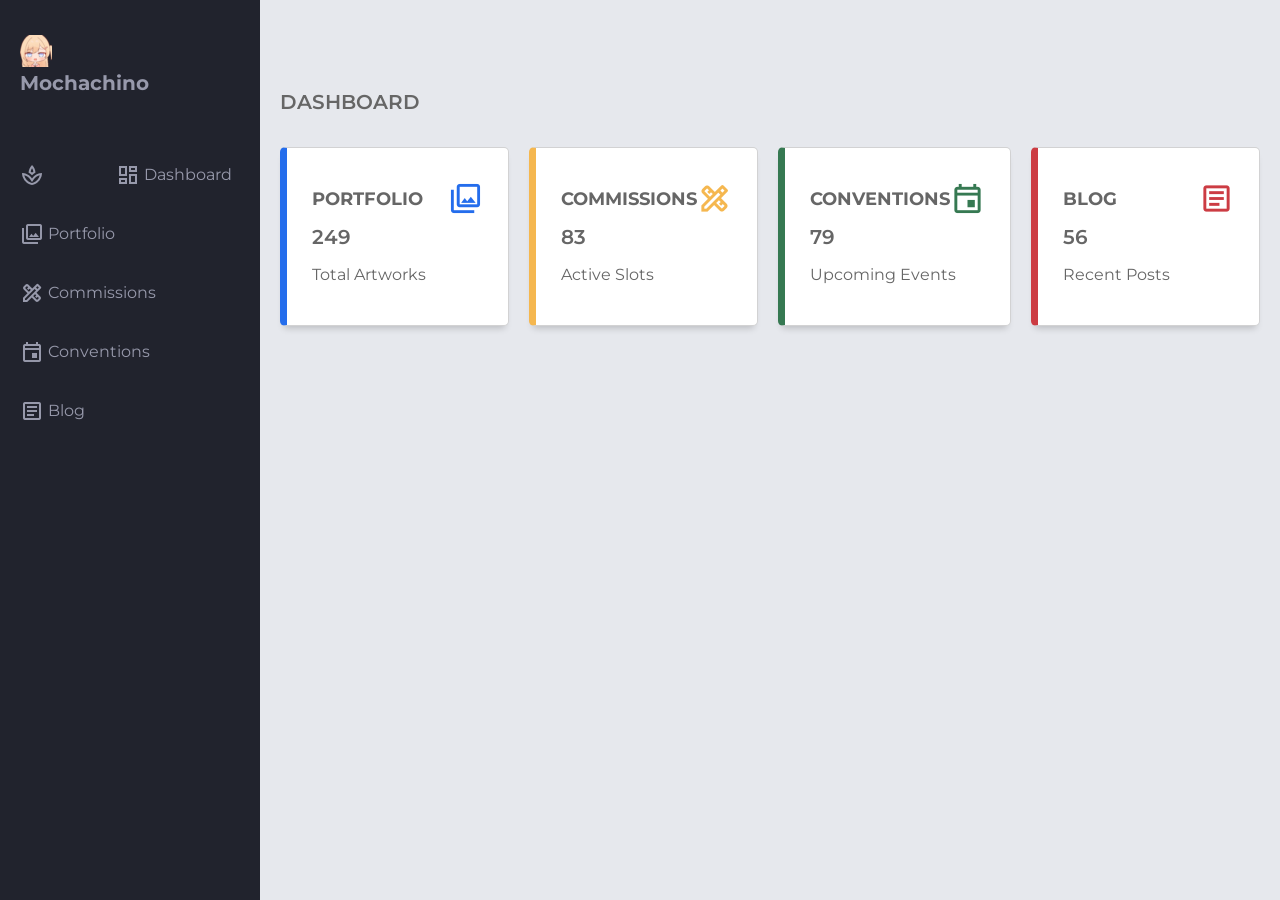
==== admin/index.html @ 5d81b40c "feat: add custom JavaScript file for dashboard interactions" ====
<!DOCTYPE html>
<html lang="en">
    <head>
        <meta charset="UTF-8">
        <meta name="viewport" content="width=device-width, initial-scale=1.0">
        <title>Admin Dashboard - Illustration Portfolio</title>

        <!-- Favicon -->
        <link rel="icon" href="img/mochachino-logo.png" type="image/png">

        <!-- Montserrat Font -->
        <link rel="preconnect" href="https://fonts.googleapis.com">
        <link rel="preconnect" href="https://fonts.gstatic.com" crossorigin>
        <link href="https://fonts.googleapis.com/css2?family=Montserrat:ital,wght@0,100..900;1,100..900&display=swap" rel="stylesheet">

        <!-- Material Icons -->
        <link href="https://fonts.googleapis.com/icon?family=Material+Icons+Outlined"
        rel="stylesheet">

        <!-- Custom CSS -->
        <link rel="stylesheet" href="css/styles.css">
    </head>
    <body>
        <div class="grid-container">

        <!-- Sidebar -->
        <aside id="sidebar">
            <div class="sidebar-title">
                <div class="sidebar-brand">
                    <div class="sidebar-brand-logo">
                        <img src="img/mochachino-logo.png" alt="Mochachino Logo">
                    </div>
                    <div class="sidebar-brand-name">
                        <span>Mochachino</span>
                    </div>
                </div>
                <span class="material-icons-outlined" onclick="closeSidebar()">close</span>
            </div>

            <nav aria-label="Sidebar Navigation">
                <ul class="sidebar-list">
                    <li class="sidebar-list-item">
                        <span class="material-icons-outlined">space_dashboard</span> Dashboard
                    </li>
                    <li class="sidebar-list-item">
                        <span class="material-icons-outlined">collections</span> Portfolio
                    </li>
                    <li class="sidebar-list-item">
                        <span class="material-icons-outlined">design_services</span> Commissions
                    </li>
                    <li class="sidebar-list-item">
                        <span class="material-icons-outlined">event</span> Conventions
                    </li>
                    <li class="sidebar-list-item">
                        <span class="material-icons-outlined">article</span> Blog
                    </li>
                </ul>
            </nav>
        </aside>
        <!-- End Sidebar -->

        <!-- Header -->
        <header class="header">
            <div class="menu-icon" onclick="openSidebar()">
                <span class="material-icons-outlined">menu</span>
            </div>
        </header>
        <!-- End Header -->

        <!-- Main -->
        <main class="main-container">
            <div class="main-title">
                <h1 class="font-weight-bold">DASHBOARD</h1>
            </div>
            <div class="main-cards">

                <div class="card">
                    <div class="card-inner">
                        <h2 class="text-primary">PORTFOLIO</h2>
                        <span class="material-icons-outlined text-blue">collections</span>
                    </div>
                    <span class="text-primary font-weight-bold">249</span>
                    <div class="card-description">
                        <p>Total Artworks</p>
                    </div>
                </div>

                <div class="card">
                    <div class="card-inner">
                        <h2 class="text-primary">COMMISSIONS</h2>
                        <span class="material-icons-outlined text-orange">design_services</span>
                    </div>
                    <span class="text-primary font-weight-bold">83</span>
                    <div class="card-description">
                        <p>Active Slots</p>
                    </div>
                </div>

                <div class="card">
                    <div class="card-inner">
                        <h2 class="text-primary">CONVENTIONS</h2>
                        <span class="material-icons-outlined text-green">event</span>
                    </div>
                    <span class="text-primary font-weight-bold">79</span>
                    <div class="card-description">
                        <p>Upcoming Events</p>
                    </div>
                </div>

                <div class="card">
                    <div class="card-inner">
                        <h2 class="text-primary">BLOG</h2>
                        <span class="material-icons-outlined text-red">article</span>
                    </div>
                    <span class="text-primary font-weight-bold">56</span>
                    <div class="card-description">
                        <p>Recent Posts</p>
                    </div>
                </div>

            </div>
        </main>
        <!-- End Main -->

        </div>

        <!-- Custom JS -->
        <script src="js/scripts.js"></script>
    </body>
</html>
---- admin/css/styles.css ----
body {
    margin: 0;
    padding: 0;
    box-sizing: border-box;
    background-color: #e6e8ed;
    color: #666666;
    font-family: "Montserrat", sans-serif;
}

.material-icons-outlined {
    vertical-align: middle;
    line-height: 1px;
}

.text-primary {
    color: #666666;
}

.text-blue {
    color: #246dec;
}

.text-red {
    color: #cc3c43;
}

.text-green {
    color: #367952;
}

.text-orange {
    color: #f5b74f;
}

.font-weight-bold {
    font-weight: 600;
}

.grid-container {
    display: grid;
    grid-template-columns: 260px 1fr 1fr 1fr;
    grid-template-rows: 0.2fr 3fr;
    grid-template-areas:
        "sidebar header header header"
        "sidebar main main main";
    height: 100vh;
}

/* ---------- SIDEBAR ---------- */

#sidebar {
    grid-area: sidebar;
    height: 100%;
    background-color: #21232d;
    color: #9799ab;
    overflow-y: auto;
    transition: all 0.5s;
}

.sidebar-title {
    display: flex;
    justify-content: space-between;
    align-items: center;
    padding: 20px 20px 20px 20px;
    margin-bottom: 30px;
}

.sidebar-title > span {
    display: none;
}

.sidebar-brand {
    margin-top: 15px;
}

.sidebar-brand-name > span {
    font-size: 20px;
    font-weight: 700;
}

.sidebar-list {
    padding: 0;
    margin-top: 15px;
    list-style-type: none;
}

.sidebar-list-item {
    padding: 20px 20px 20px 20px;
}

.sidebar-list-item:hover {
    background-color: rgba(255, 255, 255, 0.2);
    cursor: pointer;
}

.sidebar-responsive {
    display: inline !important;
    position: absolute;
}  

/* ---------- HEADER ---------- */

.header {
    grid-area: header;
}

.menu-icon {
    display: none;
}

/* ---------- MAIN ---------- */

.main-container {
    grid-area: main;
    overflow-y: auto;
    padding: 20px 20px;
}

.main-title {
    display: flex;
    justify-content: space-between;
}

.main-title > h1 {
    font-size: 20px;
}

.main-cards {
    display: grid;
    grid-template-columns: 1fr 1fr 1fr 1fr;
    gap: 20px;
    margin: 20px 0;
}

.card {
    display: flex;
    flex-direction: column;
    justify-content: space-around;
    padding: 25px;
    background-color: #ffffff;
    box-sizing: border-box;
    border: 1px solid #d2d2d3;
    border-radius: 5px;
    box-shadow: 0 6px 7px -4px rgba(0, 0, 0, 0.2);
}

.card:first-child {
    border-left: 7px solid #246dec;
}

.card:nth-child(2) {
    border-left: 7px solid #f5b74f;
}

.card:nth-child(3) {
    border-left: 7px solid #367952;
}

.card:nth-child(4) {
    border-left: 7px solid #cc3c43;
}

.card > span {
    font-size: 20px;
    font-weight: 600;
}

.card-inner {
    display: flex;
    align-items: center;
    justify-content: space-between;
}

.card-inner > h2 {
    font-size: 18px;
}

.card-inner > span {
    font-size: 35px;
}

/* ---------- MEDIA QUERIES ---------- */

/* Medium <= 992px */

@media screen and (max-width: 992px) {
    .grid-container {
        grid-template-columns: 1fr;
        grid-template-rows: 0.2fr 3fr;
        grid-template-areas:
            "header"
            "main";
    }

    #sidebar {
        display: none;
    }

    .menu-icon {
        display: inline;
    }

    .sidebar-title > span {
        display: inline;
    }
}

/* Small <= 768px */

@media screen and (max-width: 768px) {
    .main-cards {
        grid-template-columns: 1fr;
        margin-top: 30px;
    }
}

/* Extra Small <= 576px */

@media screen and (max-width: 576px) {
    .header-left {
        display: none;
    }
}
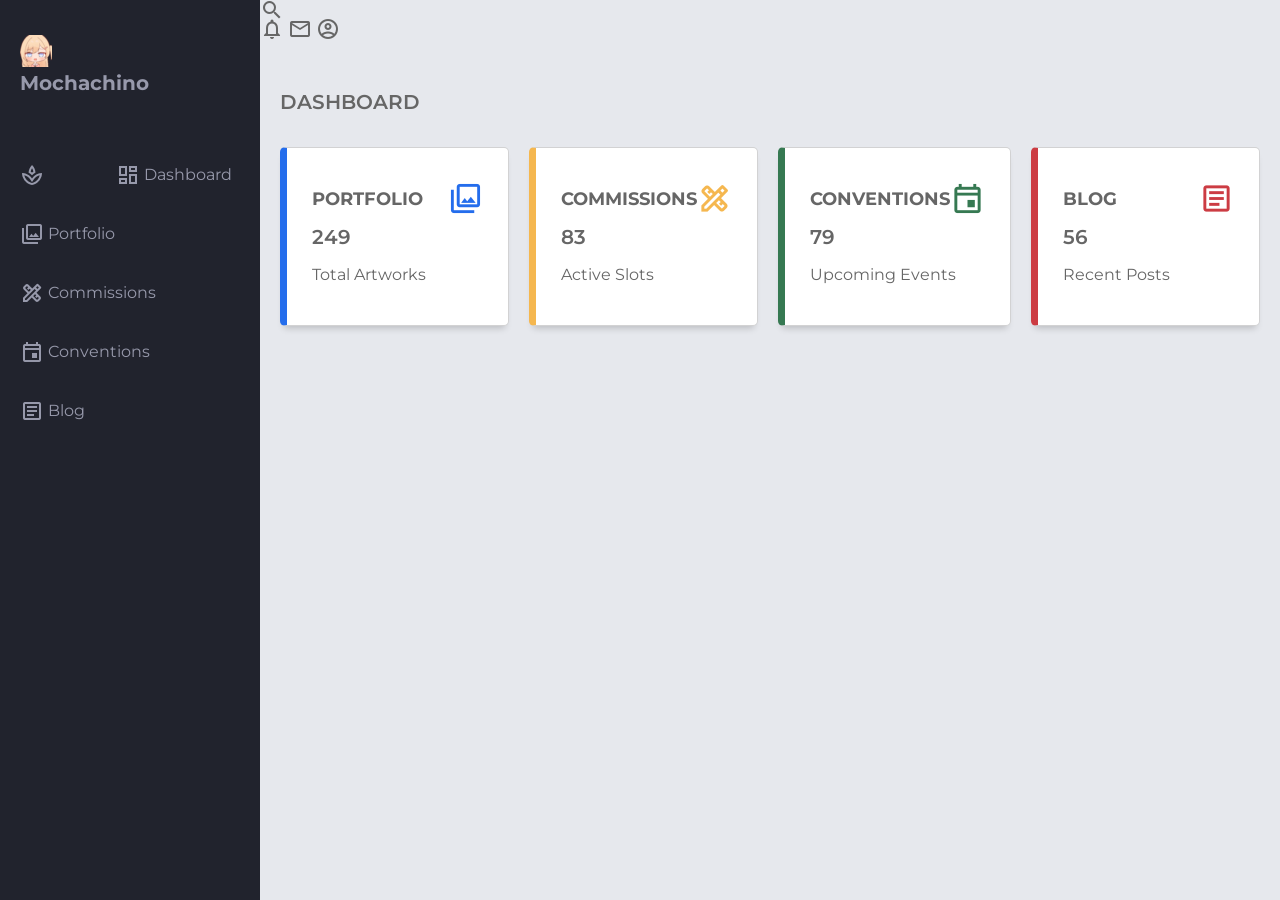
==== commit a6c5b14a: "feat: enhance header with search and user interaction icons" ====
--- a/admin/index.html
+++ b/admin/index.html
@@ -22,6 +22,22 @@
     </head>
     <body>
         <div class="grid-container">
+
+        <!-- Header -->
+        <header class="header">
+            <div class="menu-icon" onclick="openSidebar()">
+                <span class="material-icons-outlined">menu</span>
+            </div>
+            <div class="header-left">
+                <span class="material-icons-outlined">search</span>
+            </div>
+            <div class="header-right">
+                <span class="material-icons-outlined">notifications</span>
+                <span class="material-icons-outlined">email</span>
+                <span class="material-icons-outlined">account_circle</span>
+            </div>
+        </header>
+        <!-- End Header -->
 
         <!-- Sidebar -->
         <aside id="sidebar">
@@ -58,14 +74,6 @@
             </nav>
         </aside>
         <!-- End Sidebar -->
-
-        <!-- Header -->
-        <header class="header">
-            <div class="menu-icon" onclick="openSidebar()">
-                <span class="material-icons-outlined">menu</span>
-            </div>
-        </header>
-        <!-- End Header -->
 
         <!-- Main -->
         <main class="main-container">
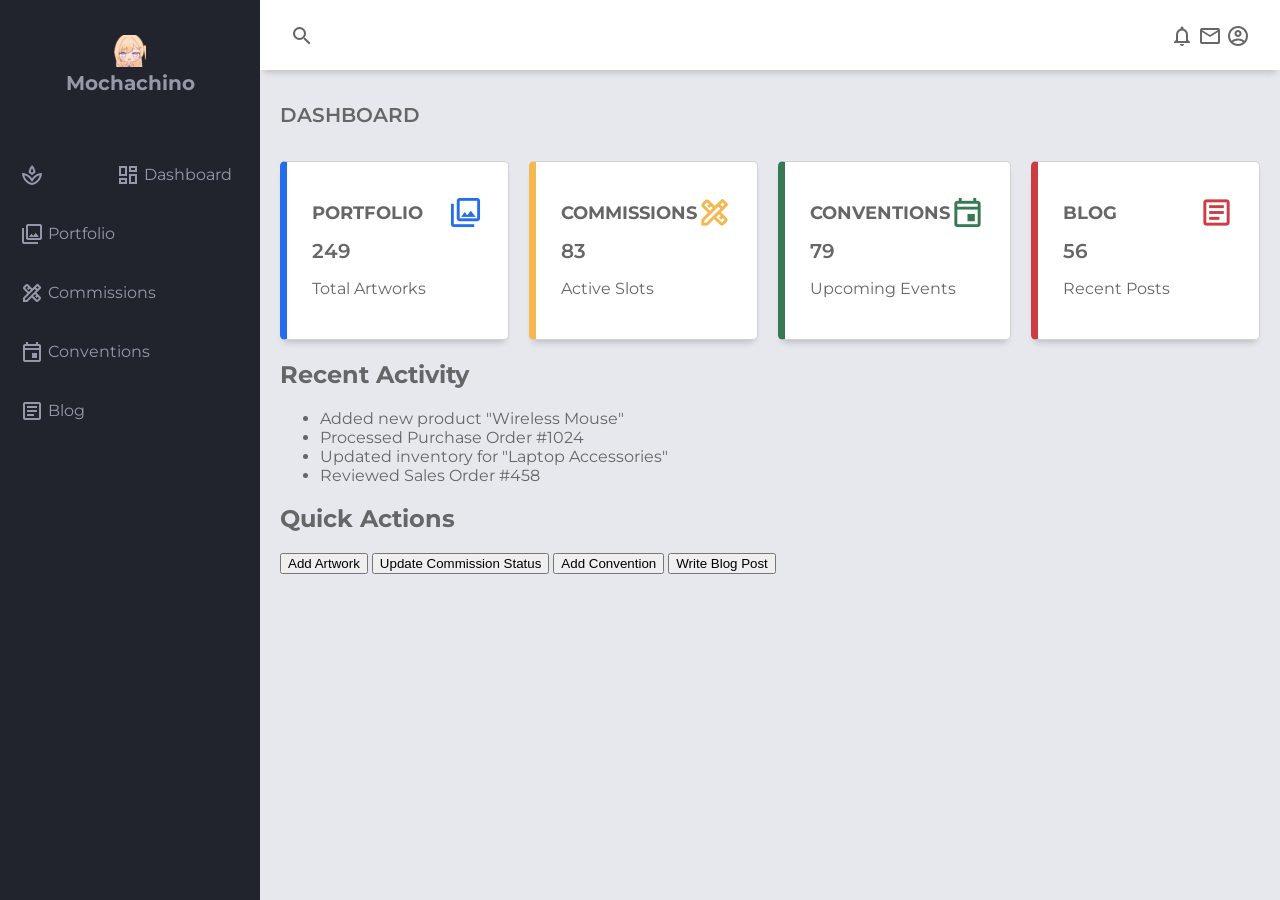
==== commit ede6a74c: "feat: added Recent Activity and Quick Actions sections w/ temporary placeholder contents" ====
--- a/admin/index.html
+++ b/admin/index.html
@@ -127,6 +127,29 @@
                 </div>
 
             </div>
+
+            <!-- Recent Activity -->
+            <div class="recent-activity">
+                <h2 class="section-title">Recent Activity</h2>
+                <ul class="activity-list">
+                    <li>Added new product "Wireless Mouse"</li>
+                    <li>Processed Purchase Order #1024</li>
+                    <li>Updated inventory for "Laptop Accessories"</li>
+                    <li>Reviewed Sales Order #458</li>
+                </ul>
+            </div>
+
+            <!-- Quick Actions -->
+            <div class="quick-actions">
+                <h2 class="section-title">Quick Actions</h2>
+                <div class="actions-buttons">
+                    <button class="action-btn">Add Artwork</button>
+                    <button class="action-btn">Update Commission Status</button>
+                    <button class="action-btn">Add Convention</button>
+                    <button class="action-btn">Write Blog Post</button>
+                </div>
+            </div>
+
         </main>
         <!-- End Main -->
 
--- a/admin/css/styles.css
+++ b/admin/css/styles.css
@@ -46,6 +46,23 @@
     height: 100vh;
 }
 
+/* ---------- HEADER ---------- */
+
+.header {
+    grid-area: header;
+    height: 70px;
+    background-color: #ffffff;
+    display: flex;
+    align-items: center;
+    justify-content: space-between;
+    padding: 0 30px 0 30px;
+    box-shadow: 0 6px 7px -4px rgba(0, 0, 0, 0.2);
+}
+
+.menu-icon {
+    display: none;
+}
+
 /* ---------- SIDEBAR ---------- */
 
 #sidebar {
@@ -70,7 +87,12 @@
 }
 
 .sidebar-brand {
+    width: 100%;
     margin-top: 15px;
+    display: flex;
+    flex-direction: column;
+    justify-content: center;
+    align-items: center;
 }
 
 .sidebar-brand-name > span {
@@ -97,16 +119,6 @@
     display: inline !important;
     position: absolute;
 }  
-
-/* ---------- HEADER ---------- */
-
-.header {
-    grid-area: header;
-}
-
-.menu-icon {
-    display: none;
-}
 
 /* ---------- MAIN ---------- */
 
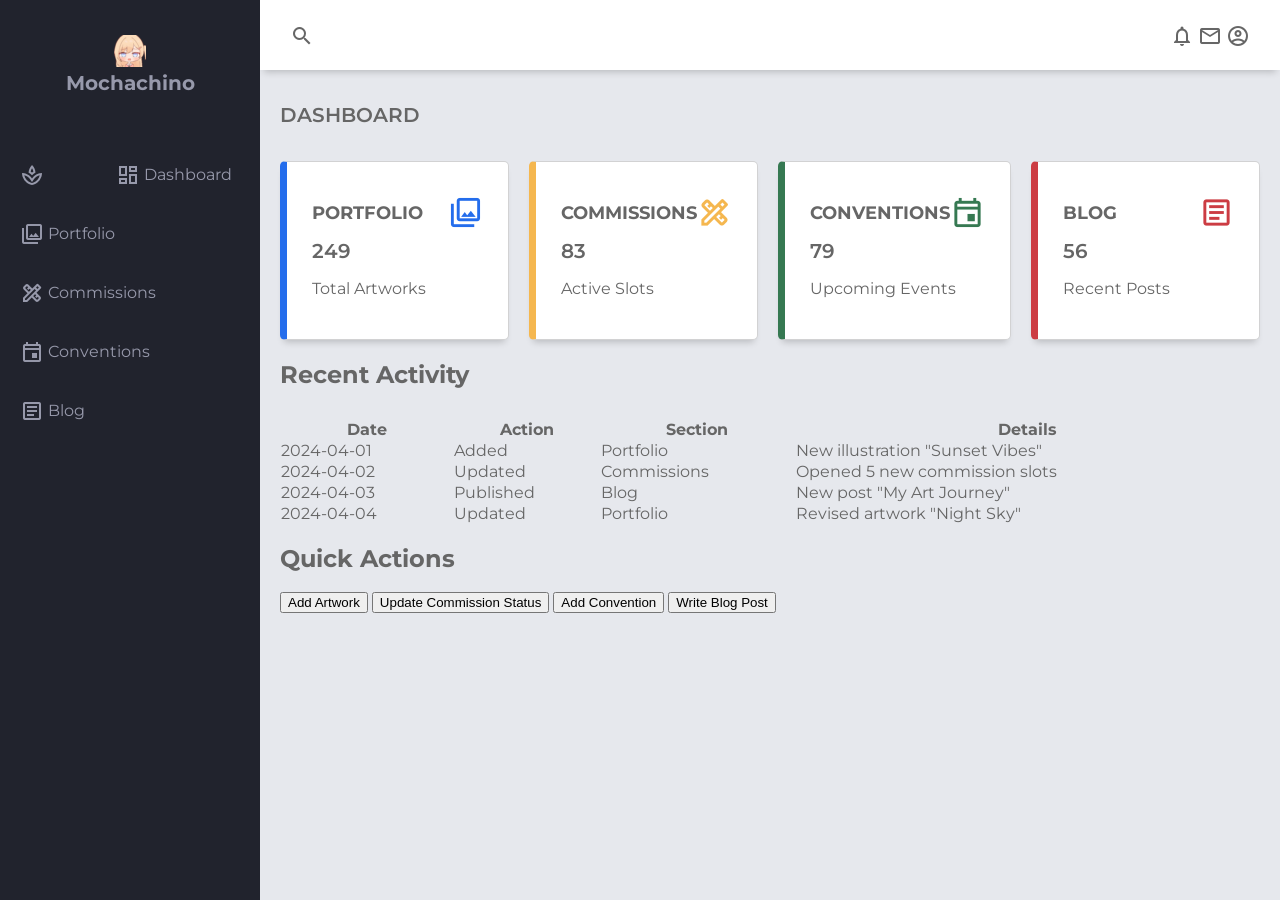
==== commit 9d43aa04: "style: add basic styles for recent activity table with full width and collapsed borders" ====
--- a/admin/index.html
+++ b/admin/index.html
@@ -131,12 +131,42 @@
             <!-- Recent Activity -->
             <div class="recent-activity">
                 <h2 class="section-title">Recent Activity</h2>
-                <ul class="activity-list">
-                    <li>Added new product "Wireless Mouse"</li>
-                    <li>Processed Purchase Order #1024</li>
-                    <li>Updated inventory for "Laptop Accessories"</li>
-                    <li>Reviewed Sales Order #458</li>
-                </ul>
+                <table class="activity-table">
+                    <thead>
+                        <tr>
+                            <th>Date</th>
+                            <th>Action</th>
+                            <th>Section</th>
+                            <th>Details</th>
+                        </tr>
+                    </thead>
+                    <tbody>
+                        <tr>
+                            <td>2024-04-01</td>
+                            <td>Added</td>
+                            <td>Portfolio</td>
+                            <td>New illustration "Sunset Vibes"</td>
+                        </tr>
+                        <tr>
+                            <td>2024-04-02</td>
+                            <td>Updated</td>
+                            <td>Commissions</td>
+                            <td>Opened 5 new commission slots</td>
+                        </tr>
+                        <tr>
+                            <td>2024-04-03</td>
+                            <td>Published</td>
+                            <td>Blog</td>
+                            <td>New post "My Art Journey"</td>
+                        </tr>
+                        <tr>
+                            <td>2024-04-04</td>
+                            <td>Updated</td>
+                            <td>Portfolio</td>
+                            <td>Revised artwork "Night Sky"</td>
+                        </tr>
+                    </tbody>
+                </table>
             </div>
 
             <!-- Quick Actions -->
--- a/admin/css/styles.css
+++ b/admin/css/styles.css
@@ -191,6 +191,14 @@
     font-size: 35px;
 }
 
+/* ---------- Recent Activity ---------- */
+
+.activity-table {
+    width: 100%;
+    border-collapse: collapse;
+    margin-top: 30px;
+}
+
 /* ---------- MEDIA QUERIES ---------- */
 
 /* Medium <= 992px */
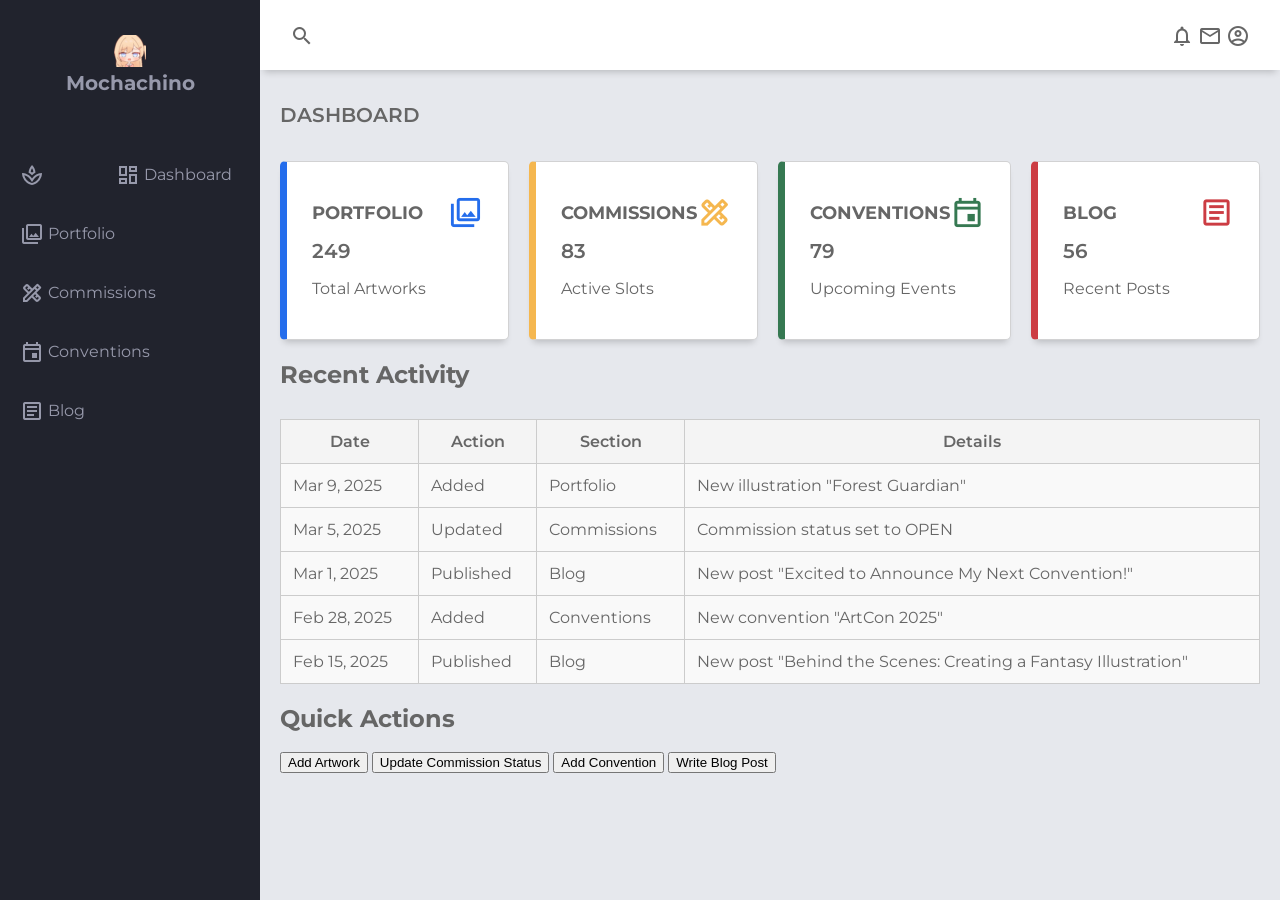
==== commit 00832e16: "refactor: changed table placeholder content to a better representation" ====
--- a/admin/index.html
+++ b/admin/index.html
@@ -142,28 +142,34 @@
                     </thead>
                     <tbody>
                         <tr>
-                            <td>2024-04-01</td>
+                            <td>Mar 9, 2025</td>
                             <td>Added</td>
                             <td>Portfolio</td>
-                            <td>New illustration "Sunset Vibes"</td>
+                            <td>New illustration "Forest Guardian"</td>
                         </tr>
                         <tr>
-                            <td>2024-04-02</td>
+                            <td>Mar 5, 2025</td>
                             <td>Updated</td>
                             <td>Commissions</td>
-                            <td>Opened 5 new commission slots</td>
+                            <td>Commission status set to OPEN</td>
                         </tr>
                         <tr>
-                            <td>2024-04-03</td>
+                            <td>Mar 1, 2025</td>
                             <td>Published</td>
                             <td>Blog</td>
-                            <td>New post "My Art Journey"</td>
+                            <td>New post "Excited to Announce My Next Convention!"</td>
                         </tr>
                         <tr>
-                            <td>2024-04-04</td>
-                            <td>Updated</td>
-                            <td>Portfolio</td>
-                            <td>Revised artwork "Night Sky"</td>
+                            <td>Feb 28, 2025</td>
+                            <td>Added</td>
+                            <td>Conventions</td>
+                            <td>New convention "ArtCon 2025"</td>
+                        </tr>
+                        <tr>
+                            <td>Feb 15, 2025</td>
+                            <td>Published</td>
+                            <td>Blog</td>
+                            <td>New post "Behind the Scenes: Creating a Fantasy Illustration"</td>
                         </tr>
                     </tbody>
                 </table>
--- a/admin/css/styles.css
+++ b/admin/css/styles.css
@@ -199,6 +199,24 @@
     margin-top: 30px;
 }
 
+.activity-table th, .activity-table td {
+    border: 1px solid #ccc;
+    padding: 12px;
+}
+
+.activity-table th {
+    background-color: #f4f4f4;
+    font-weight: 600;
+}
+
+.activity-table tbody {
+    background-color: #f9f9f9;
+}
+
+.activity-table tbody tr:hover {
+    background-color: #e6e6e6;
+}
+
 /* ---------- MEDIA QUERIES ---------- */
 
 /* Medium <= 992px */
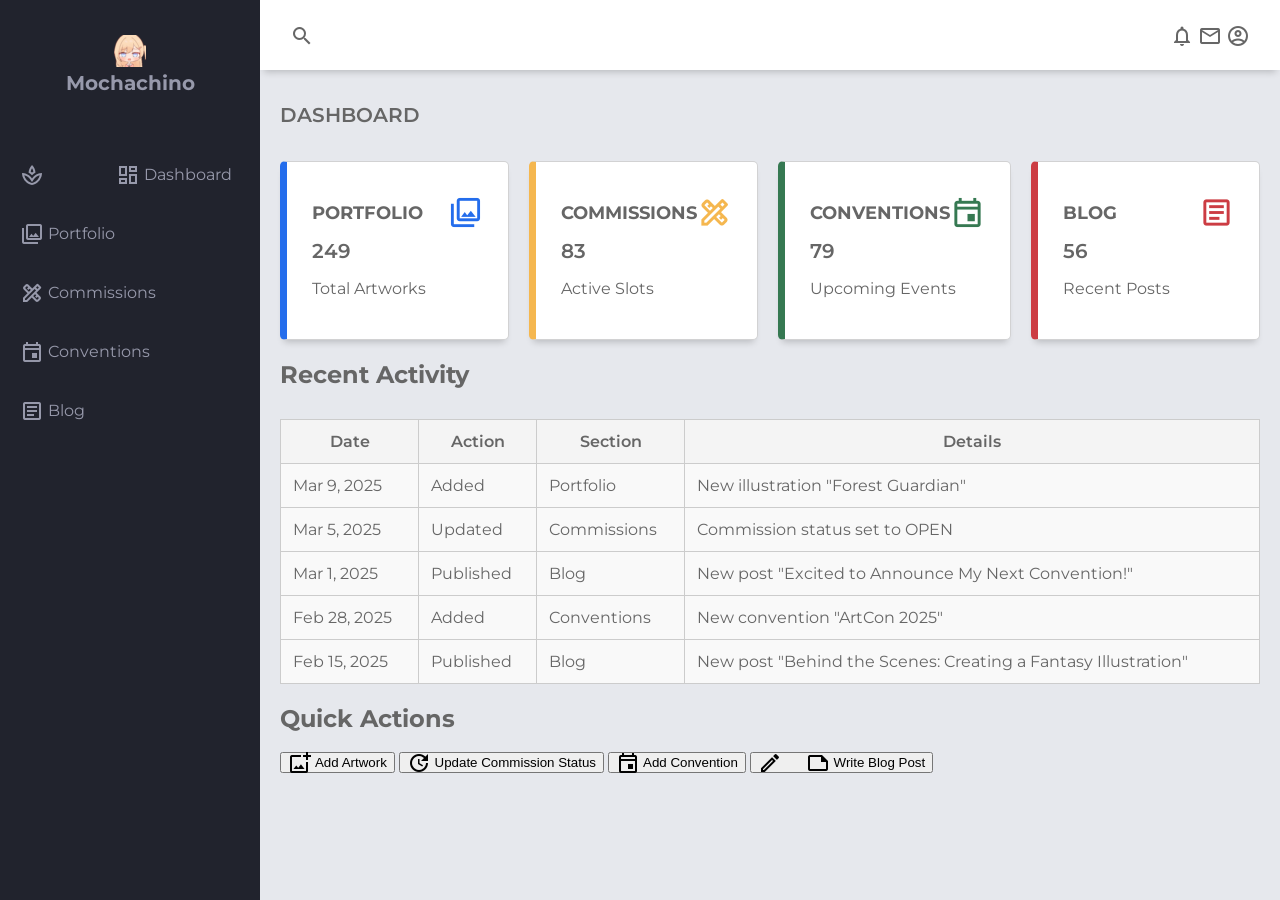
==== commit 462b9d52: "feat: added material icons for Quick Actions" ====
--- a/admin/index.html
+++ b/admin/index.html
@@ -179,10 +179,22 @@
             <div class="quick-actions">
                 <h2 class="section-title">Quick Actions</h2>
                 <div class="actions-buttons">
-                    <button class="action-btn">Add Artwork</button>
-                    <button class="action-btn">Update Commission Status</button>
-                    <button class="action-btn">Add Convention</button>
-                    <button class="action-btn">Write Blog Post</button>
+                    <button class="action-btn">
+                        <span class="material-icons-outlined">add_photo_alternate</span>
+                        Add Artwork
+                    </button>
+                    <button class="action-btn">
+                        <span class="material-icons-outlined">update</span>
+                        Update Commission Status
+                    </button>
+                    <button class="action-btn">
+                        <span class="material-icons-outlined">event</span>
+                        Add Convention
+                    </button>
+                    <button class="action-btn">
+                        <span class="material-icons-outlined">edit_note</span>
+                        Write Blog Post
+                    </button>
                 </div>
             </div>
 
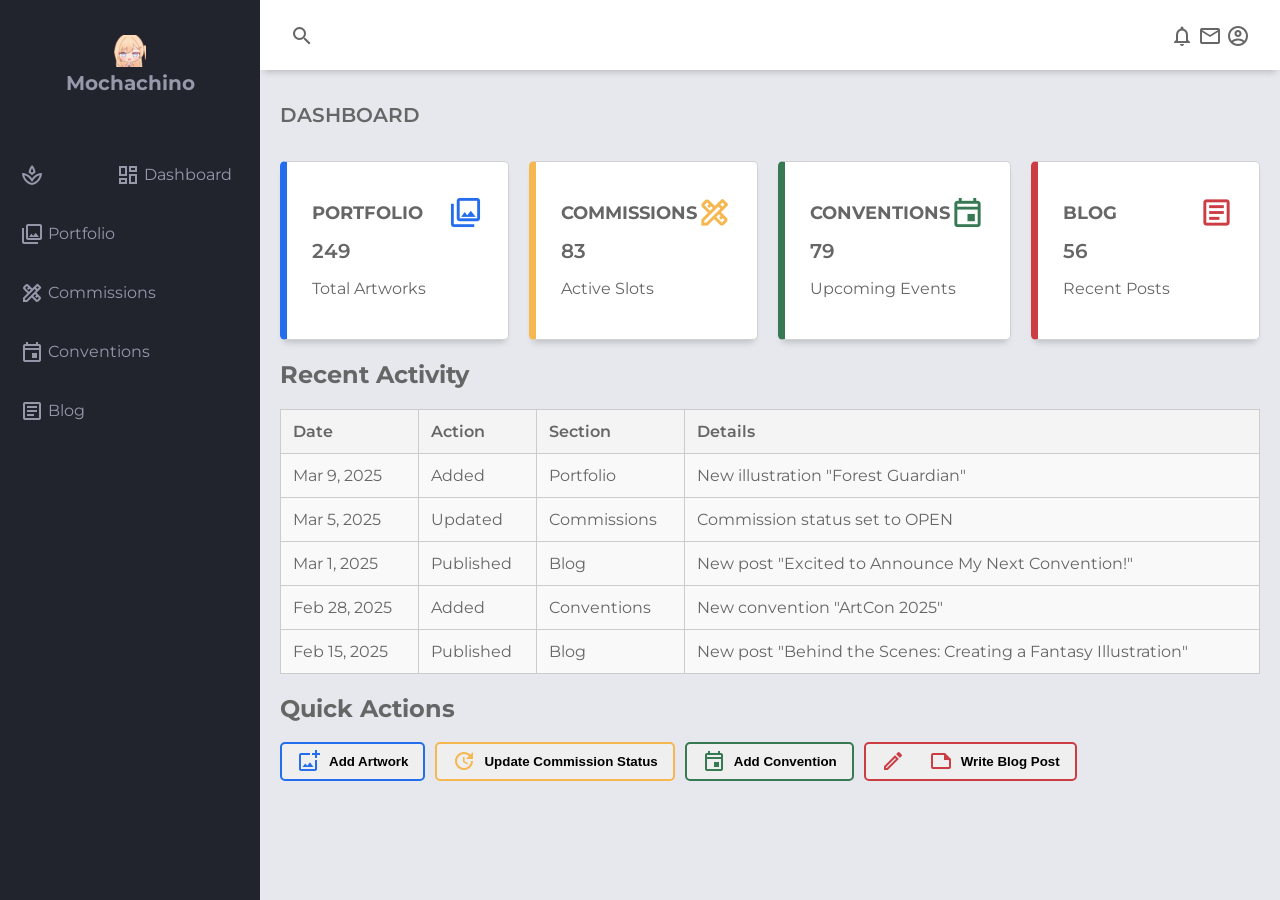
==== commit c9590e4e: "feat: added colours to button icons" ====
--- a/admin/index.html
+++ b/admin/index.html
@@ -180,19 +180,19 @@
                 <h2 class="section-title">Quick Actions</h2>
                 <div class="actions-buttons">
                     <button class="action-btn">
-                        <span class="material-icons-outlined">add_photo_alternate</span>
+                        <span class="material-icons-outlined text-blue">add_photo_alternate</span>
                         Add Artwork
                     </button>
+                    <button class="action-btn tex">
+                        <span class="material-icons-outlined text-orange">update</span>
+                        Update Commission Status
+                    </button>
                     <button class="action-btn">
-                        <span class="material-icons-outlined">update</span>
-                        Update Commission Status
+                        <span class="material-icons-outlined text-green">event</span>
+                        Add Convention
                     </button>
                     <button class="action-btn">
-                        <span class="material-icons-outlined">event</span>
-                        Add Convention
-                    </button>
-                    <button class="action-btn">
-                        <span class="material-icons-outlined">edit_note</span>
+                        <span class="material-icons-outlined text-red">edit_note</span>
                         Write Blog Post
                     </button>
                 </div>
--- a/admin/css/styles.css
+++ b/admin/css/styles.css
@@ -191,17 +191,18 @@
     font-size: 35px;
 }
 
-/* ---------- Recent Activity ---------- */
+/* ---------- RECENT ACTIVITY ---------- */
 
 .activity-table {
     width: 100%;
     border-collapse: collapse;
-    margin-top: 30px;
+    margin-top: 15px;
 }
 
 .activity-table th, .activity-table td {
     border: 1px solid #ccc;
     padding: 12px;
+    text-align: left;
 }
 
 .activity-table th {
@@ -215,6 +216,49 @@
 
 .activity-table tbody tr:hover {
     background-color: #e6e6e6;
+}
+
+/* ---------- QUICK ACTIONS ---------- */
+
+.quick-actions {
+    margin-top: 20px;
+}
+
+.actions-buttons {
+    display: flex;
+    gap: 10px;
+    flex-wrap: wrap;
+}
+
+/* First Button - Add Artwork */
+.actions-buttons button:nth-child(1) {
+    border: 2px solid #246dec;;
+}
+
+/* Second Button - Update Commission Status */
+.actions-buttons button:nth-child(2) {
+    border: 2px solid #f5b74f;
+}
+
+/* Third Button - Add Convention */
+.actions-buttons button:nth-child(3) {
+    border: 2px solid #367952;
+}
+
+/* Fourth Button - Write Blog Post */
+.actions-buttons button:nth-child(4) {
+    border: 2px solid #cc3c43;
+}
+
+.action-btn {
+    display: flex;
+    align-items: center;
+    gap: 8px;
+    padding: 10px 15px;
+    border-radius: 5px;
+    cursor: pointer;
+    transition: background-color 0.3s ease;
+    font-weight: 600;
 }
 
 /* ---------- MEDIA QUERIES ---------- */
